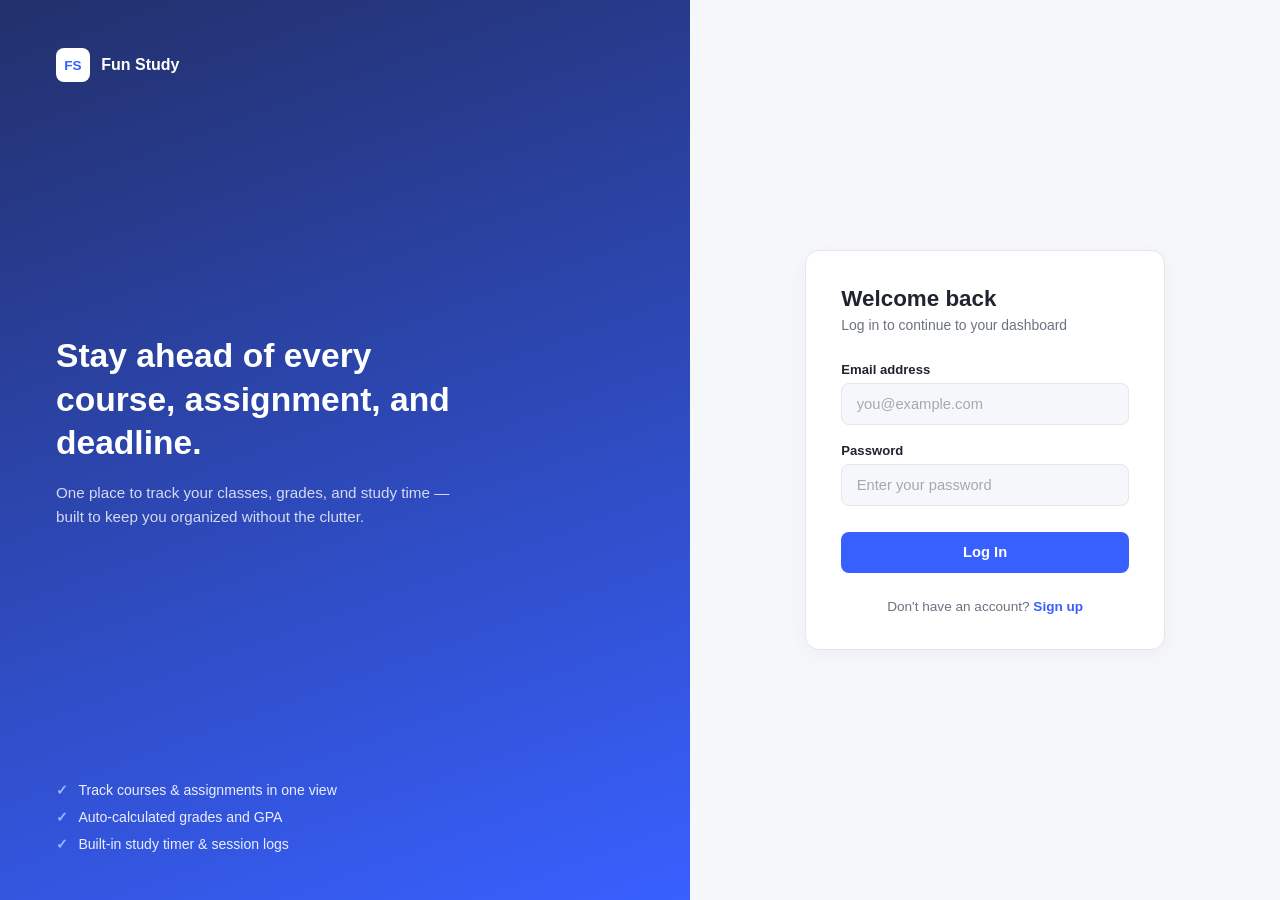
==== frontend/dashboard.html @ 8e05ccd2 "Fix courses.js/css path mismatches; complete course CRUD" ====
<!DOCTYPE html>
<html lang="en">
<head>
  <meta charset="UTF-8">
  <meta name="viewport" content="width=device-width, initial-scale=1.0">
  <title>Fun Study — Dashboard</title>
  <link rel="stylesheet" href="css/dashboard.css">
</head>
<body>
  <header class="topbar">
    <div class="topbar-left">
      <div class="logo">FS</div>
      <span class="app-name">Fun Study</span>
    </div>
    <div class="topbar-right">
      <span id="userEmail" class="user-email"></span>
      <div class="avatar" id="avatar"></div>
      <button id="logoutBtn">Log Out</button>
    </div>
  </header>

  <div class="body-layout">
    <aside class="sidebar">
      <nav>
        <a href="dashboard.html" class="active">
          <svg viewBox="0 0 24 24" fill="none" stroke="currentColor" stroke-width="1.7"><rect x="3" y="3" width="7" height="9" rx="1"/><rect x="14" y="3" width="7" height="5" rx="1"/><rect x="14" y="12" width="7" height="9" rx="1"/><rect x="3" y="16" width="7" height="5" rx="1"/></svg>
          Dashboard
        </a>
        <a href="courses.html">
          <svg viewBox="0 0 24 24" fill="none" stroke="currentColor" stroke-width="1.7"><path d="M4 19.5A2.5 2.5 0 0 1 6.5 17H20"/><path d="M6.5 2H20v20H6.5A2.5 2.5 0 0 1 4 19.5v-15A2.5 2.5 0 0 1 6.5 2z"/></svg>
          Courses
        </a>
        <a href="#">
          <svg viewBox="0 0 24 24" fill="none" stroke="currentColor" stroke-width="1.7"><path d="M9 11l3 3L22 4"/><path d="M21 12v7a2 2 0 0 1-2 2H5a2 2 0 0 1-2-2V5a2 2 0 0 1 2-2h11"/></svg>
          Assignments
        </a>
        <a href="#">
          <svg viewBox="0 0 24 24" fill="none" stroke="currentColor" stroke-width="1.7"><path d="M9 11l3 3L22 4"/><path d="M21 12v7a2 2 0 0 1-2 2H5a2 2 0 0 1-2-2V5a2 2 0 0 1 2-2h11"/></svg>
          Study Tasks
        </a>
        <a href="#">
          <svg viewBox="0 0 24 24" fill="none" stroke="currentColor" stroke-width="1.7"><path d="M12 2 2 7l10 5 10-5-10-5z"/><path d="M2 17l10 5 10-5"/><path d="M2 12l10 5 10-5"/></svg>
          Grades
        </a>
        <a href="#">
          <svg viewBox="0 0 24 24" fill="none" stroke="currentColor" stroke-width="1.7"><circle cx="12" cy="12" r="9"/><path d="M12 7v5l3 3"/></svg>
          Timer
        </a>
      </nav>
    </aside>

    <main class="content">
      <div class="page-head">
        <h1>Dashboard</h1>
        <p class="page-sub">Here's what's happening across your courses.</p>
      </div>

      <section class="stat-row">
        <div class="stat-card">
          <p class="stat-label">Courses</p>
          <p class="stat-value" id="totalCourses">–</p>
        </div>
        <div class="stat-card">
          <p class="stat-label">Pending Assignments</p>
          <p class="stat-value" id="pendingAssignments">–</p>
        </div>
        <div class="stat-card">
          <p class="stat-label">Completed</p>
          <p class="stat-value" id="completedAssignments">–</p>
        </div>
        <div class="stat-card">
          <p class="stat-label">Due This Week</p>
          <p class="stat-value" id="upcomingDeadlines">–</p>
        </div>
      </section>

      <section class="panel-row">
        <div class="panel progress-panel">
          <p class="panel-title">Overall Progress</p>
          <div class="progress-ring-wrap">
            <svg viewBox="0 0 120 120" class="progress-ring">
              <circle cx="60" cy="60" r="52" class="ring-bg"/>
              <circle cx="60" cy="60" r="52" class="ring-fg" id="progressRing"/>
            </svg>
            <div class="progress-center">
              <span id="overallProgress">–</span>
            </div>
          </div>
          <p class="panel-note">of all assignments completed</p>
        </div>

        <div class="panel hours-panel">
          <p class="panel-title">Study Hours</p>
          <p class="hours-value"><span id="totalStudyHours">–</span> <span class="hours-unit">hrs</span></p>
          <p class="panel-note">logged across all sessions</p>
        </div>
      </section>
    </main>
  </div>
  <script src="js/dashboard.js"></script>
</body>
</html>
---- frontend/css/dashboard.css ----
* { box-sizing: border-box; margin: 0; padding: 0; }

:root {
  --bg: #f6f7fa;
  --surface: #ffffff;
  --border: #e4e6ea;
  --text: #1f2430;
  --muted: #6b7280;
  --accent: #3860ff;
  --accent-soft: #eaefff;
}

body { font-family: 'Segoe UI', Roboto, Arial, sans-serif; background: var(--bg); color: var(--text); }

/* Top bar */
.topbar {
  height: 60px;
  background: var(--surface);
  border-bottom: 1px solid var(--border);
  display: flex;
  align-items: center;
  justify-content: space-between;
  padding: 0 1.8rem;
}
.topbar-left { display: flex; align-items: center; gap: 0.7rem; }
.logo {
  width: 32px; height: 32px;
  background: var(--accent);
  color: white;
  border-radius: 8px;
  display: flex; align-items: center; justify-content: center;
  font-weight: 700; font-size: 0.8rem;
}
.app-name { font-weight: 600; font-size: 1rem; }

.topbar-right { display: flex; align-items: center; gap: 0.9rem; }
.user-email { font-size: 0.85rem; color: var(--muted); }
.avatar {
  width: 30px; height: 30px;
  border-radius: 50%;
  background: var(--accent-soft);
  border: 1px solid var(--accent);
}
#logoutBtn {
  background: transparent;
  border: 1px solid var(--border);
  color: var(--muted);
  padding: 0.45rem 0.9rem;
  border-radius: 6px;
  font-size: 0.82rem;
  cursor: pointer;
}
#logoutBtn:hover { border-color: var(--accent); color: var(--accent); }

/* Body layout */
.body-layout { display: flex; }

.sidebar {
  width: 220px;
  background: var(--surface);
  border-right: 1px solid var(--border);
  min-height: calc(100vh - 60px);
  padding: 1.4rem 1rem;
}

nav { display: flex; flex-direction: column; gap: 0.15rem; }
nav a {
  display: flex; align-items: center; gap: 0.7rem;
  color: var(--muted);
  text-decoration: none;
  padding: 0.65rem 0.8rem;
  border-radius: 8px;
  font-size: 0.87rem;
  font-weight: 500;
  transition: background 0.15s, color 0.15s;
}
nav a svg { width: 18px; height: 18px; flex-shrink: 0; }
nav a:hover { background: #f1f3f7; color: var(--text); }
nav a.active { background: var(--accent-soft); color: var(--accent); }

.content { flex: 1; padding: 2.2rem 2.8rem; max-width: 1000px; }

.page-head { margin-bottom: 1.8rem; }
.page-head h1 { font-size: 1.5rem; font-weight: 700; }
.page-sub { color: var(--muted); font-size: 0.9rem; margin-top: 0.3rem; }

.stat-row {
  display: grid;
  grid-template-columns: repeat(4, 1fr);
  gap: 1rem;
  margin-bottom: 1.5rem;
}
.stat-card {
  background: var(--surface);
  border: 1px solid var(--border);
  border-radius: 12px;
  padding: 1.3rem 1.4rem;
}
.stat-label { font-size: 0.8rem; color: var(--muted); margin-bottom: 0.5rem; }
.stat-value { font-size: 1.8rem; font-weight: 700; color: var(--text); }

.panel-row {
  display: grid;
  grid-template-columns: 1fr 1fr;
  gap: 1rem;
}

.panel {
  background: var(--surface);
  border: 1px solid var(--border);
  border-radius: 12px;
  padding: 1.6rem;
}
.panel-title { font-size: 0.9rem; font-weight: 600; margin-bottom: 1.2rem; }
.panel-note { color: var(--muted); font-size: 0.82rem; margin-top: 0.6rem; text-align: center; }

.progress-panel { display: flex; flex-direction: column; align-items: center; }
.progress-ring-wrap { position: relative; width: 130px; height: 130px; }
.progress-ring { width: 130px; height: 130px; transform: rotate(-90deg); }
.ring-bg { fill: none; stroke: var(--border); stroke-width: 10; }
.ring-fg { fill: none; stroke: var(--accent); stroke-width: 10; stroke-linecap: round; stroke-dasharray: 327; stroke-dashoffset: 327; transition: stroke-dashoffset 0.6s ease; }
.progress-center {
  position: absolute; inset: 0;
  display: flex; align-items: center; justify-content: center;
  font-size: 1.5rem; font-weight: 700;
}

.hours-panel { display: flex; flex-direction: column; justify-content: center; align-items: center; }
.hours-value { font-size: 2.6rem; font-weight: 700; color: var(--accent); }
.hours-unit { font-size: 1rem; color: var(--muted); font-weight: 500; }

@media (max-width: 900px) {
  .stat-row { grid-template-columns: repeat(2, 1fr); }
  .panel-row { grid-template-columns: 1fr; }
}

@media (max-width: 700px) {
  .body-layout { flex-direction: column; }
  .sidebar { width: 100%; min-height: auto; }
  nav { flex-direction: row; overflow-x: auto; }
  .content { padding: 1.5rem 1.2rem; }
}
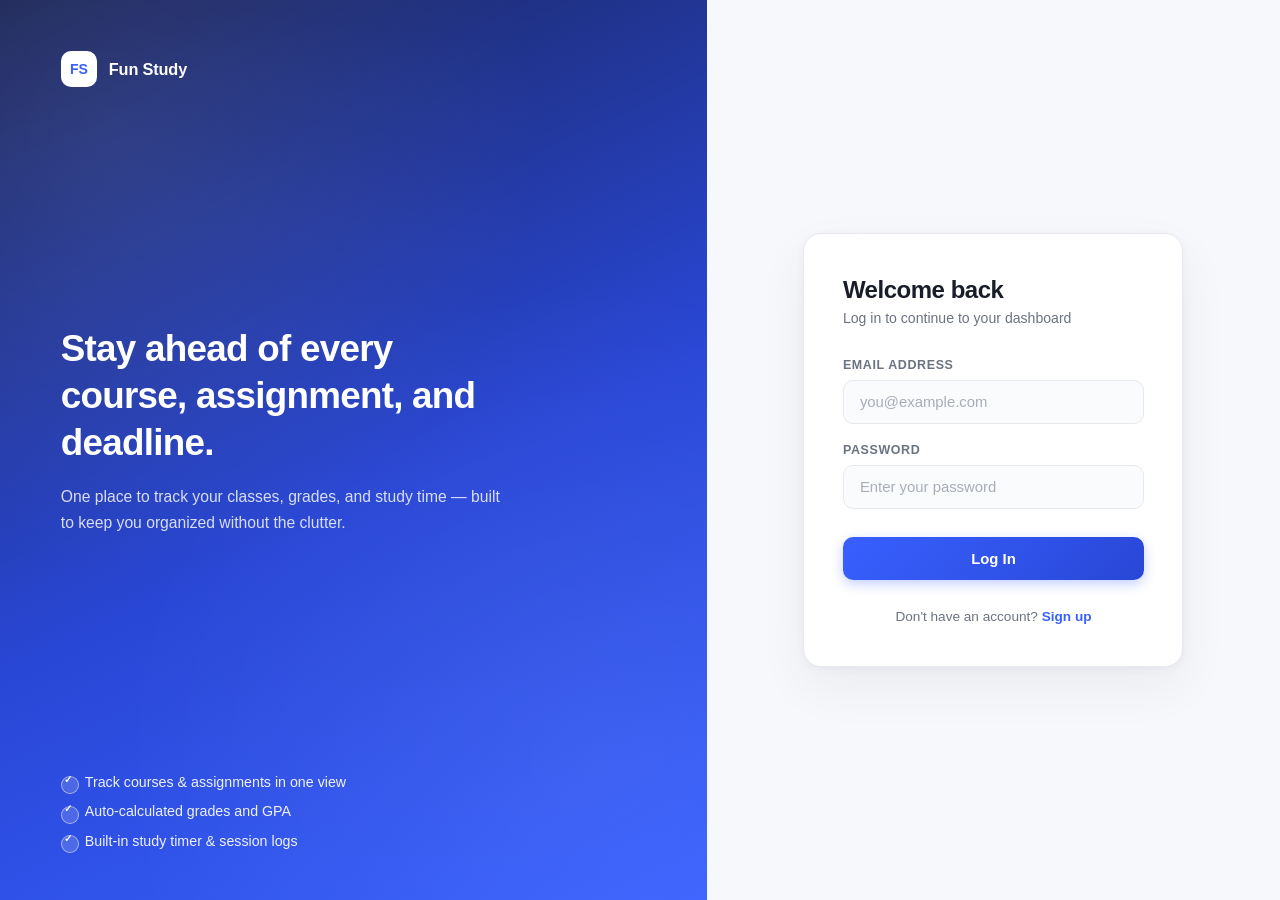
==== commit e61296ae: "Add statistics, search/filter, full UI redesign, security fix" ====
--- a/frontend/dashboard.html
+++ b/frontend/dashboard.html
@@ -30,23 +30,27 @@
           <svg viewBox="0 0 24 24" fill="none" stroke="currentColor" stroke-width="1.7"><path d="M4 19.5A2.5 2.5 0 0 1 6.5 17H20"/><path d="M6.5 2H20v20H6.5A2.5 2.5 0 0 1 4 19.5v-15A2.5 2.5 0 0 1 6.5 2z"/></svg>
           Courses
         </a>
-        <a href="#">
+        <a href="assignments.html">
           <svg viewBox="0 0 24 24" fill="none" stroke="currentColor" stroke-width="1.7"><path d="M9 11l3 3L22 4"/><path d="M21 12v7a2 2 0 0 1-2 2H5a2 2 0 0 1-2-2V5a2 2 0 0 1 2-2h11"/></svg>
           Assignments
         </a>
-        <a href="#">
+        <a href="tasks.html">
           <svg viewBox="0 0 24 24" fill="none" stroke="currentColor" stroke-width="1.7"><path d="M9 11l3 3L22 4"/><path d="M21 12v7a2 2 0 0 1-2 2H5a2 2 0 0 1-2-2V5a2 2 0 0 1 2-2h11"/></svg>
           Study Tasks
         </a>
-        <a href="#">
+        <a href="grades.html">
           <svg viewBox="0 0 24 24" fill="none" stroke="currentColor" stroke-width="1.7"><path d="M12 2 2 7l10 5 10-5-10-5z"/><path d="M2 17l10 5 10-5"/><path d="M2 12l10 5 10-5"/></svg>
           Grades
         </a>
-        <a href="#">
+        <a href="timer.html">
           <svg viewBox="0 0 24 24" fill="none" stroke="currentColor" stroke-width="1.7"><circle cx="12" cy="12" r="9"/><path d="M12 7v5l3 3"/></svg>
           Timer
         </a>
-      </nav>
+              <a href="stats.html">
+          <svg viewBox="0 0 24 24" fill="none" stroke="currentColor" stroke-width="1.7"><path d="M3 3v18h18"/><path d="M7 15l4-6 3 3 5-7"/></svg>
+          Statistics
+        </a>
+</nav>
     </aside>
 
     <main class="content">
@@ -99,4 +103,4 @@
   </div>
   <script src="js/dashboard.js"></script>
 </body>
-</html>+</html>
--- a/frontend/css/dashboard.css
+++ b/frontend/css/dashboard.css
@@ -1,133 +1,165 @@
 * { box-sizing: border-box; margin: 0; padding: 0; }
 
 :root {
-  --bg: #f6f7fa;
+  --bg: #f7f8fb;
   --surface: #ffffff;
-  --border: #e4e6ea;
-  --text: #1f2430;
+  --border: #e7e9ee;
+  --border-soft: #f0f1f5;
+  --text: #191d28;
   --muted: #6b7280;
+  --muted-soft: #9aa1ae;
   --accent: #3860ff;
-  --accent-soft: #eaefff;
+  --accent-dark: #2947d6;
+  --accent-soft: #eef2ff;
+  --danger: #e0304a;
+  --shadow-sm: 0 1px 2px rgba(20,25,45,0.04), 0 1px 1px rgba(20,25,45,0.03);
+  --shadow-md: 0 4px 16px rgba(20,25,45,0.06), 0 1px 3px rgba(20,25,45,0.04);
+  --shadow-lg: 0 12px 32px rgba(20,25,45,0.09), 0 2px 8px rgba(20,25,45,0.05);
+  --radius: 14px;
+  --radius-sm: 9px;
 }
 
-body { font-family: 'Segoe UI', Roboto, Arial, sans-serif; background: var(--bg); color: var(--text); }
+body {
+  font-family: -apple-system, "Segoe UI", Roboto, Helvetica, Arial, sans-serif;
+  background: var(--bg);
+  color: var(--text);
+  -webkit-font-smoothing: antialiased;
+}
 
-/* Top bar */
+/* ---------- Top bar ---------- */
 .topbar {
-  height: 60px;
+  height: 64px;
   background: var(--surface);
-  border-bottom: 1px solid var(--border);
+  border-bottom: 1px solid var(--border-soft);
+  box-shadow: var(--shadow-sm);
   display: flex;
   align-items: center;
   justify-content: space-between;
-  padding: 0 1.8rem;
+  padding: 0 2rem;
+  position: sticky;
+  top: 0;
+  z-index: 30;
 }
-.topbar-left { display: flex; align-items: center; gap: 0.7rem; }
+.topbar-left { display: flex; align-items: center; gap: 0.75rem; }
 .logo {
+  width: 34px; height: 34px;
+  background: linear-gradient(135deg, var(--accent), var(--accent-dark));
+  color: white;
+  border-radius: 10px;
+  display: flex; align-items: center; justify-content: center;
+  font-weight: 800; font-size: 0.82rem;
+  letter-spacing: -0.02em;
+  box-shadow: 0 3px 10px rgba(56,96,255,0.3);
+}
+.app-name { font-weight: 700; font-size: 1.02rem; letter-spacing: -0.01em; }
+
+.topbar-right { display: flex; align-items: center; gap: 1.1rem; }
+.user-email { font-size: 0.85rem; color: var(--muted); font-weight: 500; }
+.avatar {
   width: 32px; height: 32px;
-  background: var(--accent);
-  color: white;
-  border-radius: 8px;
-  display: flex; align-items: center; justify-content: center;
-  font-weight: 700; font-size: 0.8rem;
-}
-.app-name { font-weight: 600; font-size: 1rem; }
-
-.topbar-right { display: flex; align-items: center; gap: 0.9rem; }
-.user-email { font-size: 0.85rem; color: var(--muted); }
-.avatar {
-  width: 30px; height: 30px;
   border-radius: 50%;
-  background: var(--accent-soft);
-  border: 1px solid var(--accent);
+  background: linear-gradient(135deg, var(--accent-soft), #dce4ff);
+  border: 1.5px solid rgba(56,96,255,0.25);
 }
 #logoutBtn {
   background: transparent;
-  border: 1px solid var(--border);
+  border: 1.3px solid var(--border);
   color: var(--muted);
-  padding: 0.45rem 0.9rem;
-  border-radius: 6px;
+  padding: 0.5rem 1rem;
+  border-radius: var(--radius-sm);
   font-size: 0.82rem;
+  font-weight: 600;
   cursor: pointer;
+  transition: all 0.15s ease;
 }
-#logoutBtn:hover { border-color: var(--accent); color: var(--accent); }
+#logoutBtn:hover { border-color: var(--accent); color: var(--accent); background: var(--accent-soft); }
 
-/* Body layout */
-.body-layout { display: flex; }
+/* ---------- Body layout ---------- */
+.body-layout { display: flex; min-height: calc(100vh - 64px); }
 
 .sidebar {
-  width: 220px;
+  width: 232px;
   background: var(--surface);
-  border-right: 1px solid var(--border);
-  min-height: calc(100vh - 60px);
-  padding: 1.4rem 1rem;
+  border-right: 1px solid var(--border-soft);
+  min-height: calc(100vh - 64px);
+  padding: 1.6rem 1.1rem;
+  flex-shrink: 0;
 }
 
-nav { display: flex; flex-direction: column; gap: 0.15rem; }
+nav { display: flex; flex-direction: column; gap: 0.2rem; }
 nav a {
-  display: flex; align-items: center; gap: 0.7rem;
+  display: flex; align-items: center; gap: 0.75rem;
   color: var(--muted);
   text-decoration: none;
-  padding: 0.65rem 0.8rem;
-  border-radius: 8px;
-  font-size: 0.87rem;
-  font-weight: 500;
-  transition: background 0.15s, color 0.15s;
+  padding: 0.68rem 0.85rem;
+  border-radius: var(--radius-sm);
+  font-size: 0.875rem;
+  font-weight: 600;
+  transition: background 0.15s ease, color 0.15s ease, transform 0.1s ease;
 }
-nav a svg { width: 18px; height: 18px; flex-shrink: 0; }
-nav a:hover { background: #f1f3f7; color: var(--text); }
-nav a.active { background: var(--accent-soft); color: var(--accent); }
+nav a svg { width: 18px; height: 18px; flex-shrink: 0; opacity: 0.85; }
+nav a:hover { background: var(--bg); color: var(--text); }
+nav a.active {
+  background: var(--accent-soft);
+  color: var(--accent);
+}
+nav a.active svg { opacity: 1; }
 
-.content { flex: 1; padding: 2.2rem 2.8rem; max-width: 1000px; }
+.content { flex: 1; padding: 2.4rem 3rem; max-width: 1080px; }
 
-.page-head { margin-bottom: 1.8rem; }
-.page-head h1 { font-size: 1.5rem; font-weight: 700; }
-.page-sub { color: var(--muted); font-size: 0.9rem; margin-top: 0.3rem; }
+.page-head { margin-bottom: 2rem; }
+.page-head h1 { font-size: 1.65rem; font-weight: 800; letter-spacing: -0.02em; }
+.page-sub { color: var(--muted); font-size: 0.92rem; margin-top: 0.35rem; }
 
+/* ---------- Stat cards ---------- */
 .stat-row {
   display: grid;
   grid-template-columns: repeat(4, 1fr);
-  gap: 1rem;
-  margin-bottom: 1.5rem;
+  gap: 1.1rem;
+  margin-bottom: 1.6rem;
 }
 .stat-card {
   background: var(--surface);
-  border: 1px solid var(--border);
-  border-radius: 12px;
-  padding: 1.3rem 1.4rem;
+  border: 1px solid var(--border-soft);
+  border-radius: var(--radius);
+  padding: 1.5rem 1.6rem;
+  box-shadow: var(--shadow-sm);
+  transition: box-shadow 0.2s ease, transform 0.2s ease;
 }
-.stat-label { font-size: 0.8rem; color: var(--muted); margin-bottom: 0.5rem; }
-.stat-value { font-size: 1.8rem; font-weight: 700; color: var(--text); }
+.stat-card:hover { box-shadow: var(--shadow-md); transform: translateY(-2px); }
+.stat-label { font-size: 0.8rem; color: var(--muted); margin-bottom: 0.55rem; font-weight: 600; }
+.stat-value { font-size: 1.9rem; font-weight: 800; color: var(--text); letter-spacing: -0.02em; }
 
 .panel-row {
   display: grid;
   grid-template-columns: 1fr 1fr;
-  gap: 1rem;
+  gap: 1.1rem;
 }
 
 .panel {
   background: var(--surface);
-  border: 1px solid var(--border);
-  border-radius: 12px;
-  padding: 1.6rem;
+  border: 1px solid var(--border-soft);
+  border-radius: var(--radius);
+  padding: 1.8rem;
+  box-shadow: var(--shadow-sm);
 }
-.panel-title { font-size: 0.9rem; font-weight: 600; margin-bottom: 1.2rem; }
-.panel-note { color: var(--muted); font-size: 0.82rem; margin-top: 0.6rem; text-align: center; }
+.panel-title { font-size: 0.92rem; font-weight: 700; margin-bottom: 1.3rem; letter-spacing: -0.01em; }
+.panel-note { color: var(--muted); font-size: 0.82rem; margin-top: 0.7rem; text-align: center; }
 
 .progress-panel { display: flex; flex-direction: column; align-items: center; }
-.progress-ring-wrap { position: relative; width: 130px; height: 130px; }
-.progress-ring { width: 130px; height: 130px; transform: rotate(-90deg); }
-.ring-bg { fill: none; stroke: var(--border); stroke-width: 10; }
+.progress-ring-wrap { position: relative; width: 136px; height: 136px; }
+.progress-ring { width: 136px; height: 136px; transform: rotate(-90deg); }
+.ring-bg { fill: none; stroke: var(--border-soft); stroke-width: 10; }
 .ring-fg { fill: none; stroke: var(--accent); stroke-width: 10; stroke-linecap: round; stroke-dasharray: 327; stroke-dashoffset: 327; transition: stroke-dashoffset 0.6s ease; }
 .progress-center {
   position: absolute; inset: 0;
   display: flex; align-items: center; justify-content: center;
-  font-size: 1.5rem; font-weight: 700;
+  font-size: 1.55rem; font-weight: 800; letter-spacing: -0.02em;
 }
 
 .hours-panel { display: flex; flex-direction: column; justify-content: center; align-items: center; }
-.hours-value { font-size: 2.6rem; font-weight: 700; color: var(--accent); }
-.hours-unit { font-size: 1rem; color: var(--muted); font-weight: 500; }
+.hours-value { font-size: 2.7rem; font-weight: 800; color: var(--accent); letter-spacing: -0.02em; }
+.hours-unit { font-size: 1rem; color: var(--muted); font-weight: 600; }
 
 @media (max-width: 900px) {
   .stat-row { grid-template-columns: repeat(2, 1fr); }
@@ -136,7 +168,9 @@
 
 @media (max-width: 700px) {
   .body-layout { flex-direction: column; }
-  .sidebar { width: 100%; min-height: auto; }
-  nav { flex-direction: row; overflow-x: auto; }
-  .content { padding: 1.5rem 1.2rem; }
-}+  .sidebar { width: 100%; min-height: auto; border-right: none; border-bottom: 1px solid var(--border-soft); }
+  nav { flex-direction: row; overflow-x: auto; gap: 0.4rem; }
+  nav a { flex-shrink: 0; }
+  .content { padding: 1.6rem 1.2rem; }
+  .stat-row { grid-template-columns: 1fr 1fr; }
+}
